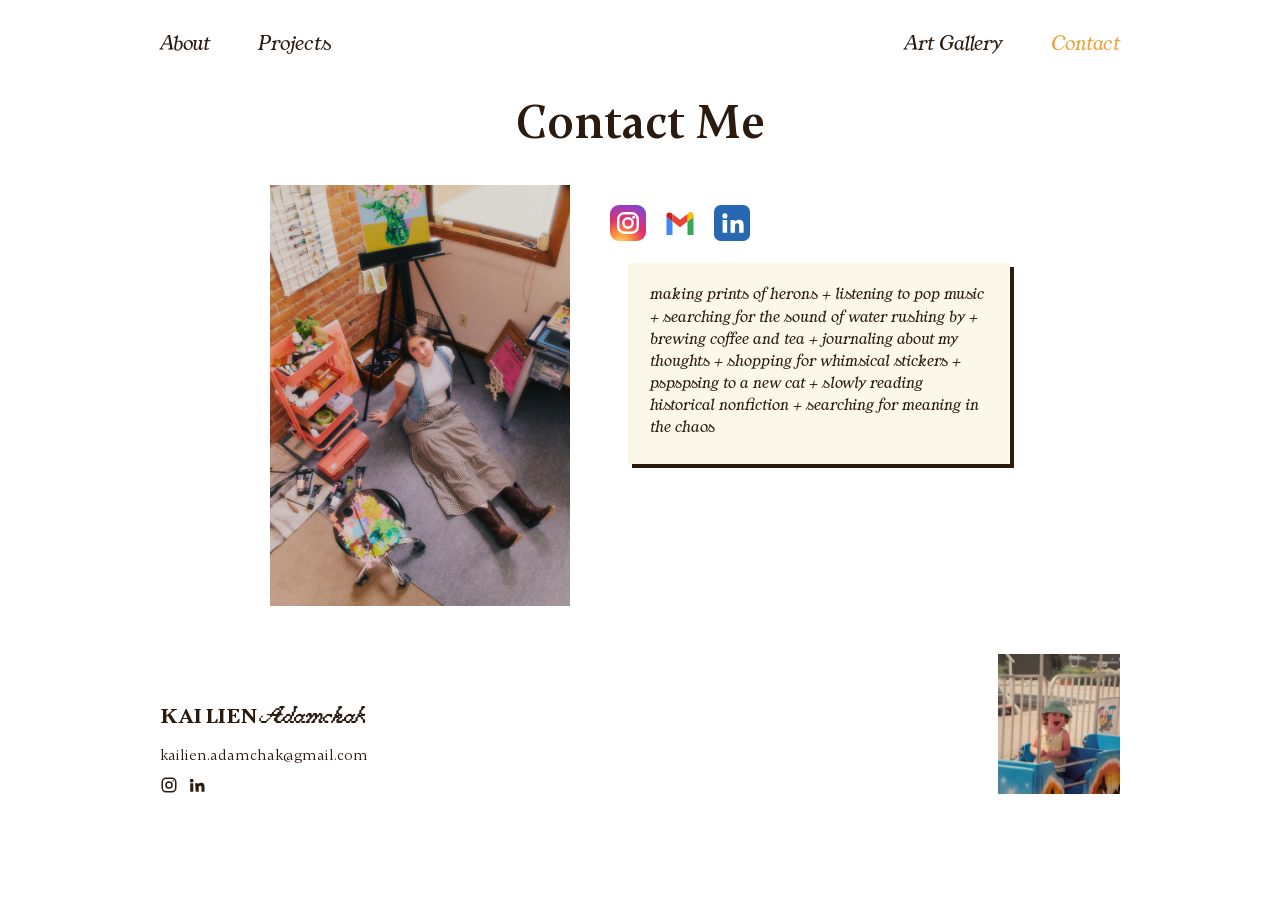
==== contact.html @ 669ecc55 "Add contact page - contact.html: "Contact Me" page from the Figma mockup with photo,   Instagram/Gma" ====
<!doctype html>
<html lang="en">
<head>
  <meta charset="utf-8" />
  <meta name="viewport" content="width=device-width, initial-scale=1" />
  <title>Contact — Kai Lien Adamchak</title>
  <meta name="description" content="Get in touch with Kai Lien Adamchak by email, Instagram or LinkedIn." />
  <link rel="stylesheet" href="css/style.css" />
</head>
<body class="page-contact">

  <div class="page">

    <!-- ===== Navigation ===== -->
    <header class="site-nav">
      <nav class="nav-group">
        <a href="index.html">About</a>
        <a href="projects.html">Projects</a>
      </nav>
      <nav class="nav-group">
        <a href="gallery.html">Art Gallery</a>
        <a href="contact.html" class="active" aria-current="page">Contact</a>
      </nav>
    </header>

    <h1 class="page-title contact-title">Contact Me</h1>

    <section class="contact">
      <!-- Add your photo as images/contact.jpg. It shows at its own shape, uncropped;
           the blank spot is only a placeholder until the photo loads. -->
      <div class="contact-photo-frame">
        <img class="contact-photo" src="images/contact.jpg" alt="Kai Lien lying on the floor of an art studio surrounded by paints and an easel" />
      </div>

      <div class="contact-info">
        <ul class="contact-links">
          <li>
            <a href="https://instagram.com/" aria-label="Instagram">
              <svg viewBox="0 0 48 48" aria-hidden="true">
                <defs>
                  <radialGradient id="ig-grad" cx="0.3" cy="1.05" r="1.2">
                    <stop offset="0" stop-color="#fdd56e" />
                    <stop offset=".25" stop-color="#fa8f3c" />
                    <stop offset=".55" stop-color="#e1306c" />
                    <stop offset=".85" stop-color="#9b3fbf" />
                    <stop offset="1" stop-color="#5a4fcf" />
                  </radialGradient>
                </defs>
                <rect width="48" height="48" rx="12" fill="url(#ig-grad)" />
                <rect x="11" y="11" width="26" height="26" rx="8" fill="none" stroke="#fff" stroke-width="3.2" />
                <circle cx="24" cy="24" r="6.3" fill="none" stroke="#fff" stroke-width="3.2" />
                <circle cx="31.6" cy="16.4" r="2" fill="#fff" />
              </svg>
            </a>
          </li>
          <li>
            <a href="mailto:kailien.adamchak@gmail.com" aria-label="Email">
              <svg viewBox="0 0 48 48" aria-hidden="true">
                <path d="M6 40h8V22L6 16z" fill="#4285f4" />
                <path d="M34 40h8V16l-8 6z" fill="#34a853" />
                <path d="M34 12v10l8-6v-2.5c0-3.4-3.9-5.4-6.6-3.3z" fill="#fbbc04" />
                <path d="M14 22V12l10 7.5L34 12v10l-10 7.5z" fill="#ea4335" />
                <path d="M6 13.5V16l8 6V12l-1.4-1.1C9.9 8.8 6 10.1 6 13.5z" fill="#c5221f" />
              </svg>
            </a>
          </li>
          <li>
            <a href="https://linkedin.com/" aria-label="LinkedIn">
              <svg viewBox="0 0 48 48" aria-hidden="true">
                <rect width="48" height="48" rx="9" fill="#2867b2" />
                <circle cx="14.5" cy="14.5" r="3.4" fill="#fff" />
                <rect x="11.5" y="20" width="6" height="17" fill="#fff" />
                <path d="M22 20h5.7v2.4c.9-1.6 2.9-2.9 5.6-2.9 5 0 6.2 3.2 6.2 7.6V37h-6v-8.7c0-2.1-.3-3.9-2.6-3.9s-2.9 1.6-2.9 3.8V37h-6z" fill="#fff" />
              </svg>
            </a>
          </li>
        </ul>

        <div class="card contact-card">
          <p>
            making prints of herons + listening to pop music + searching for the sound of water
            rushing by + brewing coffee and tea + journaling about my thoughts + shopping for
            whimsical stickers + pspspsing to a new cat + slowly reading historical nonfiction +
            searching for meaning in the chaos
          </p>
        </div>
      </div>
    </section>

    <!-- ===== Footer ===== -->
    <footer class="site-footer">
      <div>
        <p class="footer-name">KAI LIEN <span>Adamchak</span></p>
        <a class="footer-email" href="mailto:kailien.adamchak@gmail.com">kailien.adamchak@gmail.com</a>
        <div class="socials">
          <a href="https://instagram.com/" aria-label="Instagram">
            <svg viewBox="0 0 24 24" fill="none" stroke="currentColor" stroke-width="2"><rect x="3" y="3" width="18" height="18" rx="5"/><circle cx="12" cy="12" r="4"/><circle cx="17.5" cy="6.5" r="1" fill="currentColor" stroke="none"/></svg>
          </a>
          <a href="https://linkedin.com/" aria-label="LinkedIn">
            <svg viewBox="0 0 24 24" fill="currentColor"><path d="M4.98 3.5a2.5 2.5 0 1 1 0 5 2.5 2.5 0 0 1 0-5zM3 9.5h4V21H3zM9.5 9.5h3.8v1.6h.1c.5-1 1.8-2 3.8-2 4 0 4.8 2.6 4.8 6V21h-4v-5.2c0-1.2 0-2.8-1.7-2.8s-2 1.3-2 2.7V21h-4z"/></svg>
          </a>
        </div>
      </div>
      <img class="footer-photo" src="images/childhood.jpg" alt="" aria-hidden="true" />
    </footer>

  </div>

  <script>
    // Show the photo once it loads; until then the frame stays a blank placeholder.
    const photo = document.querySelector('.contact-photo');
    const show = () => photo.parentElement.classList.add('has-image');
    if (photo.complete && photo.naturalWidth) show();
    else photo.addEventListener('load', show);
  </script>
</body>
</html>
---- css/style.css ----
/* ============================================
   Kai Lien Adamchak — Portfolio
   ============================================ */

/*-----------FONTS-------------*/

/*Gambetta*/

@font-face {
  font-family: "Gambetta";
  src: url("../fonts/Gambetta-Bold.woff2") format("woff2");
  font-weight: 700;
  font-style: normal;
  font-display: swap;
}

@font-face {
  font-family: "Gambetta"; 
  src: url("../fonts/Gambetta-BoldItalic.woff2") format("woff2");
  font-weight: 700;
  font-style: italic;
  font-display: swap;
}

@font-face {
  font-family: "Gambetta"; 
  src: url("../fonts/Gambetta-Medium.woff2") format("woff2");
  font-weight: 500;
  font-style: normal;
  font-display: swap;
}

@font-face {
  font-family: "Gambetta"; 
  src: url("../fonts/Gambetta-Regular.woff2") format("woff2");
  font-weight: 400;
  font-style: normal;
  font-display: swap;
}

@font-face {
  font-family: "Gambetta"; 
  src: url("../fonts/Gambetta-Semibold.woff2") format("woff2");
  font-weight: 600;
  font-style: normal;
  font-display: swap;
}

/*TAY*/

@font-face {
  font-family: "Bang!"; 
  src: url("../fonts/TAYBang!.woff2") format("woff2");
  font-weight: 400;
  font-style: normal;
  font-display: swap;
}

@font-face {
  font-family: "Birdie"; 
  src: url("../fonts/TAYBirdieRegular.woff2") format("woff2");
  font-weight: 400;
  font-style: normal;
  font-display: swap;
}

/*YoungSerif*/

@font-face {
  font-family: "YoungSerif"; 
  src: url("../fonts/YoungSerif-MediumItalic.woff") format("woff");
  font-weight: 500;
  font-style: italic;
  font-display: swap;
}

@font-face {
  font-family: "YoungSerif"; 
  src: url("../fonts/YoungSerif-RegularItalic.woff") format("woff");
  font-weight: 400;
  font-style: italic;
  font-display: swap;
}

:root {
  --ink: #2b1a0e;          /* dark brown text + outlines */
  --paper: #ffffff;        /* page background */
  --cream: #fbf8ea;        /* card background */
  --accent: #e8a33a;       /* active nav (orange) */
  --link: #5aa9c4;         /* email link (teal) */
  --photo-fallback: #e9e2d0;

  --font-display: "Gambetta", Georgia, serif;      /* name, section titles */
  --font-italic: "YoungSerif", Georgia, serif;     /* nav, tagline, card headings (italic only) */
  --font-body: "Gambetta", Georgia, serif;         /* paragraphs, lists */
  --font-script: "Bang!", "YoungSerif", serif;     /* sign-off, footer "Adamchak" */

  --shadow: 4px 4px 0 var(--ink);
}

*,
*::before,
*::after { box-sizing: border-box; }

html { -webkit-text-size-adjust: 100%; }

body {
  margin: 0;
  background: var(--paper);
  color: var(--ink);
  font-family: var(--font-body);
  font-size: 17px;
  line-height: 1.45;
  overflow-x: hidden;
}

img { display: block; max-width: 100%; }

a { color: inherit; }

.page {
  max-width: 1040px;
  margin: 0 auto;
  padding: 28px 40px 48px;
  position: relative;
}

/* color: transparent hides alt text while photos are still missing */
.photo { background: var(--photo-fallback); object-fit: cover; color: transparent; }

/* ---------- Nav ---------- */
.site-nav {
  display: flex;
  justify-content: space-between;
  align-items: center;
  position: relative;
  z-index: 2;
}

.nav-group { display: flex; gap: 48px; }

.site-nav a {
  font-family: var(--font-italic);
  font-style: italic;
  font-size: 22px;
  text-decoration: none;
  transition: color .2s;
}

.site-nav a:hover,
.site-nav a.active { color: var(--accent); }

/* ---------- Hero ---------- */
.hero {
  position: relative;
  text-align: center;
  padding: 56px 0 40px;
}

.name { margin: 0; font-weight: 400; line-height: 1; }

.name-first {
  display: block;
  font-family: var(--font-display);
  font-weight: 700;
  font-size: clamp(44px, 7vw, 72px);
  letter-spacing: .02em;
}

.name-last {
  display: block;
  font-family: var(--font-display);
  font-weight: 600;
  font-size: clamp(24px, 3.4vw, 34px);
  letter-spacing: .04em;
  margin-top: 4px;
}

.tagline {
  font-family: var(--font-italic);
  font-style: italic;
  font-weight: 500;
  font-size: clamp(30px, 4.6vw, 46px);
  margin: 10px 0 6px;
  line-height: 1.1;
}

.subtag { margin: 0; font-size: 19px; }


/* ---------- About ---------- */
.about {
  position: relative;
  display: grid;
  grid-template-columns: 1.1fr 1fr;
  gap: 32px;
  align-items: start;
  padding: 40px 0 80px;
}

.collage {
  position: relative;
  margin-top: 20px;
  padding-bottom: 10%;      /* room for the small photo to hang below */
}

/* Shown at its natural proportions, so nothing is cropped */
.photo-main {
  position: relative;
  width: 66%;
  height: auto;
  margin-left: auto;
}

.photo-small {
  position: absolute;
  left: 0; bottom: 0;
  width: 38%;
  height: auto;
  z-index: 1;
}

.sticker { position: absolute; z-index: 2; pointer-events: none; overflow: visible; }

.sticker-flowers { width: 30%; right: -6%; bottom: -6%; }

/* ---------- Cards ---------- */
.card {
  background: var(--cream);
  box-shadow: var(--shadow);
  padding: 22px 26px;
}

.hi-card { position: relative; z-index: 1; }

.hi-card h2 {
  font-family: var(--font-italic);
  font-style: italic;
  font-weight: 500;
  font-size: 40px;
  line-height: 1;
  margin: 0 0 14px;
}

.hi-card p { margin: 0 0 16px; }

.hi-card a { color: var(--link); }

.hi-card .signoff {
  font-family: var(--font-script);
  font-size: 24px;
  transform: rotate(-2deg);
  margin: 22px 0 0;
}


/* ---------- More about me ---------- */
.more { position: relative; padding-bottom: 80px; }

.section-title {
  position: relative;
  text-align: center;
  font-family: var(--font-display);
  font-weight: 600;
  font-size: 32px;
  margin: 0 0 32px;
}

.more-grid {
  display: grid;
  grid-template-columns: 1.15fr 1fr;
  gap: 32px;
  align-items: start;
}

.more-col { display: flex; flex-direction: column; gap: 28px; }

.skill-card h3 {
  font-family: var(--font-italic);
  font-style: italic;
  font-weight: 400;
  font-size: 26px;
  line-height: 1.1;
  margin: 0 0 16px;
}

.skill-card.analog { width: 70%; margin-left: 6%; }
.skill-card.digital { margin-top: 24px; width: 82%; }

.list {
  list-style: none;
  margin: 0;
  padding: 0 0 0 14px;
  font-size: 16px;
  line-height: 1.5;
}

.list li::before { content: "·"; margin-right: 10px; }

.list.two-col { columns: 2; column-gap: 24px; }

/* ---------- Feature photo ---------- */
.feature { position: relative; }

.feature-photo { width: 100%; aspect-ratio: 16 / 9; }


/* ---------- Footer ---------- */
.site-footer {
  display: flex;
  justify-content: space-between;
  align-items: flex-end;
  padding: 56px 0 0;
}

.footer-name {
  font-family: var(--font-display);
  font-weight: 700;
  font-size: 22px;
  margin: 0 0 4px;
}

.footer-name span {
  font-family: var(--font-script);
  font-weight: 400;
  font-size: 24px;
}

.footer-email { font-size: 15px; text-decoration: none; }
.footer-email:hover { text-decoration: underline; }

.socials { display: flex; gap: 10px; margin-top: 8px; }
.socials svg { width: 18px; height: 18px; display: block; }
.socials a:hover { color: var(--accent); }

.footer-photo {
  display: block;
  height: 140px;
  width: auto;            /* follows the photo's own shape, no crop or stretch */
  background: var(--photo-fallback);
}

/* ============================================
   Mobile
   ============================================ */
@media (max-width: 720px) {
  body { font-size: 15px; }

  .page { padding: 20px 16px 32px; }

  .nav-group { gap: 18px; }
  .site-nav a { font-size: 18px; }

  .hero { padding: 40px 0 24px; }
  .subtag { font-size: 16px; }

  .about {
    grid-template-columns: 1fr;
    gap: 24px;
    padding: 24px 0 56px;
  }
  .collage { margin-top: 0; }

  .hi-card { padding: 18px 20px; }

  .section-title { font-size: 26px; }

  .more-grid { grid-template-columns: 1fr; gap: 24px; }
  .skill-card.analog,
  .skill-card.digital { width: auto; margin: 0; }


  .site-footer { padding-top: 32px; }
  .footer-photo { height: 96px; }
}

/* ============================================
   Projects page
   ============================================ */
.page-title {
  text-align: center;
  font-family: var(--font-display);
  font-weight: 700;
  font-size: clamp(34px, 5vw, 48px);
  letter-spacing: .02em;
  margin: 28px 0 36px;
}

.project-list { display: flex; flex-direction: column; gap: 22px; }

/* Whole card is one link that opens the project's pop-up */
.project-card {
  display: grid;
  grid-template-columns: 22% 1fr;
  background: var(--cream);
  box-shadow: var(--shadow);
  text-decoration: none;
  transition: transform .15s ease, box-shadow .15s ease;
}

.project-card:hover,
.project-card:focus-visible {
  transform: translate(-2px, -2px);
  box-shadow: 6px 6px 0 var(--ink);
}

.project-card:focus-visible { outline: 2px solid var(--accent); outline-offset: 4px; }

/* Thumbnails are cropped to fill the left side of the card, like the mockup */
/* height: 0 + min-height: 100% lets the text set the card's height,
   and the photo fills that space without stretching the card */
.project-thumb { width: 100%; height: 0; min-height: 100%; }

/* Shift a thumbnail's crop to frame its subject: 50% = centered,
   lower % = shows more of the top, higher % = shows more of the bottom */
.thumb-band-merch { object-position: 50% 36%; }

.project-body { padding: 26px 40px 24px 48px; min-height: 190px; }

.project-title {
  font-family: var(--font-display);
  font-weight: 600;
  font-size: 30px;
  line-height: 1.1;
  margin: 0 0 8px;
}

.project-num {
  font-family: var(--font-script);
  font-weight: 400;
  font-size: .85em;
  margin-right: 4px;
}

.project-body p { margin: 0 0 18px; font-size: 15px; line-height: 1.4; }

.tags {
  list-style: none;
  display: flex;
  flex-wrap: wrap;
  gap: 8px 12px;
  margin: 0;
  padding: 0;
}

.tags li {
  font-family: "Birdie", var(--font-body);
  font-size: 10px;
  letter-spacing: .06em;
  border: 1px solid var(--ink);
  background: var(--paper);
  padding: 3px 8px 2px;
  line-height: 1.3;
}

.page-projects .site-footer { padding-top: 64px; }

/* ---------- Project pop-up ---------- */
html:has(.project-modal[open]) { overflow: hidden; }   /* stop the page scrolling behind it */

.project-modal {
  width: min(760px, calc(100vw - 32px));
  max-height: calc(100vh - 48px);
  padding: 36px 40px 40px;
  border: 0;
  background: var(--cream);
  color: var(--ink);
  box-shadow: 6px 6px 0 var(--ink);
  overflow-y: auto;
}

.project-modal::backdrop { background: rgba(43, 26, 14, .55); }

.modal-close {
  position: sticky;
  top: 0;
  float: right;
  margin: -16px -20px 0 0;
  width: 40px;
  height: 40px;
  border: 1px solid var(--ink);
  background: var(--paper);
  color: var(--ink);
  font-size: 26px;
  line-height: 1;
  cursor: pointer;
  z-index: 1;
}
.modal-close:hover { background: var(--accent); }

/* Pop-up photos keep their own shape (no cropping) */
.modal-hero { width: 100%; height: auto; margin-bottom: 24px; }

.project-modal .project-title { font-size: 34px; margin-bottom: 12px; }
.project-modal .tags { margin-bottom: 20px; }
.project-modal p { margin: 0 0 16px; }

.project-modal h3 {
  font-family: var(--font-italic);
  font-style: italic;
  font-weight: 400;
  font-size: 24px;
  margin: 28px 0 8px;
}

.project-modal .placeholder { opacity: .6; font-family: var(--font-italic); font-style: italic; }

.modal-gallery {
  display: grid;
  grid-template-columns: repeat(auto-fill, minmax(200px, 1fr));
  gap: 16px;
  align-items: start;
}
.modal-gallery img { width: 100%; height: auto; }

@media (max-width: 720px) {
  .project-card { grid-template-columns: 1fr; }
  .project-thumb { aspect-ratio: 16 / 10; height: auto; min-height: 0; }
  .thumb-lotus { object-position: 50% 28%; }   /* phone only: show the top petals */
  .project-body { padding: 20px 20px 22px; }
  .project-title { font-size: 24px; }

  .project-modal { padding: 28px 20px 28px; }
  .modal-close { margin: -12px -6px 0 0; }
  .project-modal .project-title { font-size: 26px; }
}

/* ============================================
   Art gallery page
   ============================================ */
.gallery {
  columns: 3;
  column-gap: 16px;
  max-width: 860px;
  margin: 0 auto;
}

.art {
  position: relative;
  margin: 0 0 16px;
  break-inside: avoid;
  background: var(--photo-fallback);   /* blank spot until a photo is added */
  overflow: hidden;
  cursor: default;
}

/* Hidden until it loads, so missing photos show a clean blank tile */
.art img { display: none; }

.art.has-image { aspect-ratio: auto !important; background: none; }
.art.has-image img { display: block; width: 100%; height: auto; }

/* Hover / keyboard focus: shade over the piece and show its title */
.art figcaption {
  position: absolute;
  inset: 0;
  display: flex;
  align-items: center;
  justify-content: center;
  padding: 16px;
  text-align: center;
  background: rgba(43, 26, 14, .6);
  color: var(--paper);
  font-family: var(--font-italic);
  font-style: italic;
  font-size: 24px;
  line-height: 1.15;
  opacity: 0;
  transition: opacity .25s ease;
}

.art:hover figcaption,
.art:focus-visible figcaption { opacity: 1; }

.art:focus-visible { outline: 2px solid var(--accent); outline-offset: 3px; }

.page-gallery .site-footer { padding-top: 64px; }

@media (max-width: 720px) {
  .gallery { columns: 2; column-gap: 12px; }
  .art { margin-bottom: 12px; }
  .art figcaption { font-size: 18px; }
}

/* ============================================
   Contact page
   ============================================ */
.contact-title { font-weight: 600; letter-spacing: 0; margin-bottom: 28px; }

.contact {
  display: grid;
  grid-template-columns: 300px minmax(0, 400px);
  justify-content: center;
  gap: 32px 40px;
  align-items: start;
}

/* Blank placeholder until the photo loads, then the photo's own shape */
.contact-photo-frame { aspect-ratio: 5 / 7; background: var(--photo-fallback); }
.contact-photo { display: none; }
.contact-photo-frame.has-image { aspect-ratio: auto; background: none; }
.contact-photo-frame.has-image .contact-photo { display: block; width: 100%; height: auto; }

.contact-links {
  list-style: none;
  display: flex;
  gap: 16px;
  margin: 20px 0 22px;
  padding: 0;
}

.contact-links a { display: block; transition: transform .15s ease; }
.contact-links a:hover,
.contact-links a:focus-visible { transform: translateY(-3px); }
.contact-links svg { width: 36px; height: 36px; display: block; }

.contact-card { margin-left: 18px; padding: 20px 22px 26px; }

.contact-card p {
  margin: 0;
  font-family: var(--font-italic);
  font-style: italic;
  font-size: 17px;
  line-height: 1.3;
}

.page-contact .site-footer { padding-top: 48px; }

@media (max-width: 720px) {
  .contact { grid-template-columns: 1fr; }
  .contact-photo-frame { width: 80%; margin: 0 auto; }
  /* Phone: icons move below the text box */
  .contact-info { display: flex; flex-direction: column; }
  .contact-links { order: 2; justify-content: flex-end; margin: 24px 0 0; }
  .contact-card { margin-left: 0; }
}
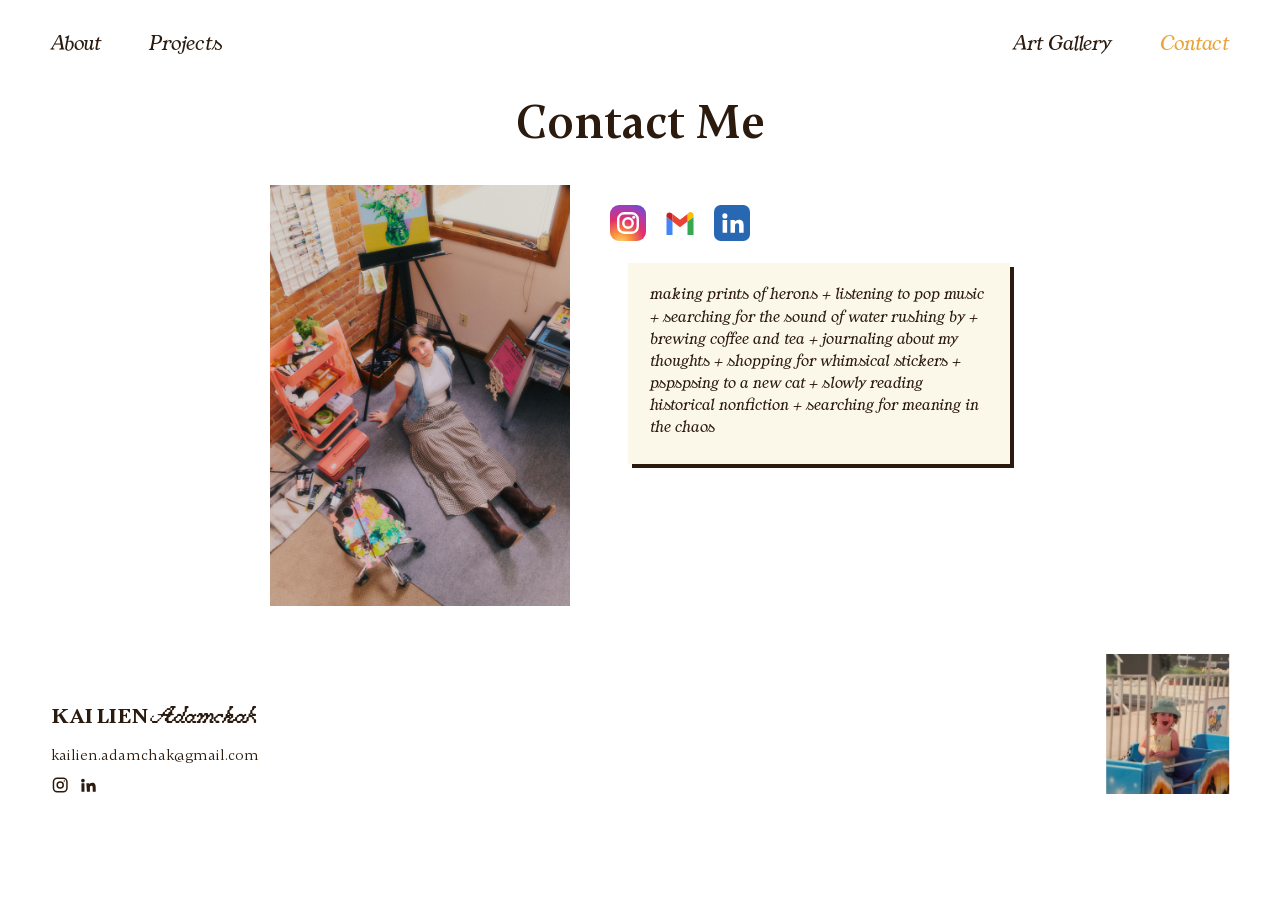
==== commit d657bd88: "updated links to socials and adjusted nav bar for mobile" ====
--- a/contact.html
+++ b/contact.html
@@ -35,7 +35,7 @@
       <div class="contact-info">
         <ul class="contact-links">
           <li>
-            <a href="https://instagram.com/" aria-label="Instagram">
+            <a href="https://instagram.com/kailien.creative/" aria-label="Instagram">
               <svg viewBox="0 0 48 48" aria-hidden="true">
                 <defs>
                   <radialGradient id="ig-grad" cx="0.3" cy="1.05" r="1.2">
@@ -65,7 +65,7 @@
             </a>
           </li>
           <li>
-            <a href="https://linkedin.com/" aria-label="LinkedIn">
+            <a href="https://linkedin.com/in/kai-adamchak/" aria-label="LinkedIn">
               <svg viewBox="0 0 48 48" aria-hidden="true">
                 <rect width="48" height="48" rx="9" fill="#2867b2" />
                 <circle cx="14.5" cy="14.5" r="3.4" fill="#fff" />
@@ -93,10 +93,10 @@
         <p class="footer-name">KAI LIEN <span>Adamchak</span></p>
         <a class="footer-email" href="mailto:kailien.adamchak@gmail.com">kailien.adamchak@gmail.com</a>
         <div class="socials">
-          <a href="https://instagram.com/" aria-label="Instagram">
+          <a href="https://instagram.com/kailien.creative/" aria-label="Instagram">
             <svg viewBox="0 0 24 24" fill="none" stroke="currentColor" stroke-width="2"><rect x="3" y="3" width="18" height="18" rx="5"/><circle cx="12" cy="12" r="4"/><circle cx="17.5" cy="6.5" r="1" fill="currentColor" stroke="none"/></svg>
           </a>
-          <a href="https://linkedin.com/" aria-label="LinkedIn">
+          <a href="https://linkedin.com/in/kai-adamchak/" aria-label="LinkedIn">
             <svg viewBox="0 0 24 24" fill="currentColor"><path d="M4.98 3.5a2.5 2.5 0 1 1 0 5 2.5 2.5 0 0 1 0-5zM3 9.5h4V21H3zM9.5 9.5h3.8v1.6h.1c.5-1 1.8-2 3.8-2 4 0 4.8 2.6 4.8 6V21h-4v-5.2c0-1.2 0-2.8-1.7-2.8s-2 1.3-2 2.7V21h-4z"/></svg>
           </a>
         </div>
--- a/css/style.css
+++ b/css/style.css
@@ -96,6 +96,7 @@
   --font-script: "Bang!", "YoungSerif", serif;     /* sign-off, footer "Adamchak" */
 
   --shadow: 4px 4px 0 var(--ink);
+  --wide: min(92vw, 1400px);   /* width of nav, footer and painting photo */
 }
 
 *,
@@ -125,6 +126,19 @@
   position: relative;
 }
 
+/* Wide elements break out of the page column to span most of the browser:
+   the nav, the footer and the homepage painting photo.
+   Change --wide in one place to resize all three. */
+.site-nav,
+.site-footer,
+.feature-photo {
+  width: var(--wide);
+  max-width: none;
+  position: relative;
+  left: 50%;
+  transform: translateX(-50%);
+}
+
 /* color: transparent hides alt text while photos are still missing */
 .photo { background: var(--photo-fallback); object-fit: cover; color: transparent; }
 
@@ -133,7 +147,6 @@
   display: flex;
   justify-content: space-between;
   align-items: center;
-  position: relative;
   z-index: 2;
 }
 
@@ -302,7 +315,12 @@
 /* ---------- Feature photo ---------- */
 .feature { position: relative; }
 
-.feature-photo { width: 100%; aspect-ratio: 16 / 9; }
+/* aspect-ratio sets how much is cropped; object-position keeps the
+   paintings and easel in view (lower % = keep more of the top). */
+.feature-photo {
+  aspect-ratio: 2 / 1;
+  object-position: 50% 45%;
+}
 
 
 /* ---------- Footer ---------- */
@@ -348,7 +366,8 @@
 
   .page { padding: 20px 16px 32px; }
 
-  .nav-group { gap: 18px; }
+  /* Phone: drop the left/right grouping so all four links spread evenly */
+  .nav-group { display: contents; }
   .site-nav a { font-size: 18px; }
 
   .hero { padding: 40px 0 24px; }
@@ -544,11 +563,12 @@
   cursor: default;
 }
 
-/* Hidden until it loads, so missing photos show a clean blank tile */
-.art img { display: none; }
+/* Invisible until it loads, so missing photos show a clean blank tile.
+   (Not display:none — lazy-loaded images that aren't rendered never load.) */
+.art img { position: absolute; inset: 0; width: 100%; height: 100%; opacity: 0; }
 
 .art.has-image { aspect-ratio: auto !important; background: none; }
-.art.has-image img { display: block; width: 100%; height: auto; }
+.art.has-image img { position: static; display: block; width: 100%; height: auto; opacity: 1; }
 
 /* Hover / keyboard focus: shade over the piece and show its title */
 .art figcaption {
@@ -559,10 +579,10 @@
   justify-content: center;
   padding: 16px;
   text-align: center;
-  background: rgba(43, 26, 14, .6);
-  color: var(--paper);
-  font-family: var(--font-italic);
-  font-style: italic;
+  background: rgba(255, 255, 255, 0.8);
+  color: #000;
+  font-family: var(--font-display);
+  font-style: normal;
   font-size: 24px;
   line-height: 1.15;
   opacity: 0;
